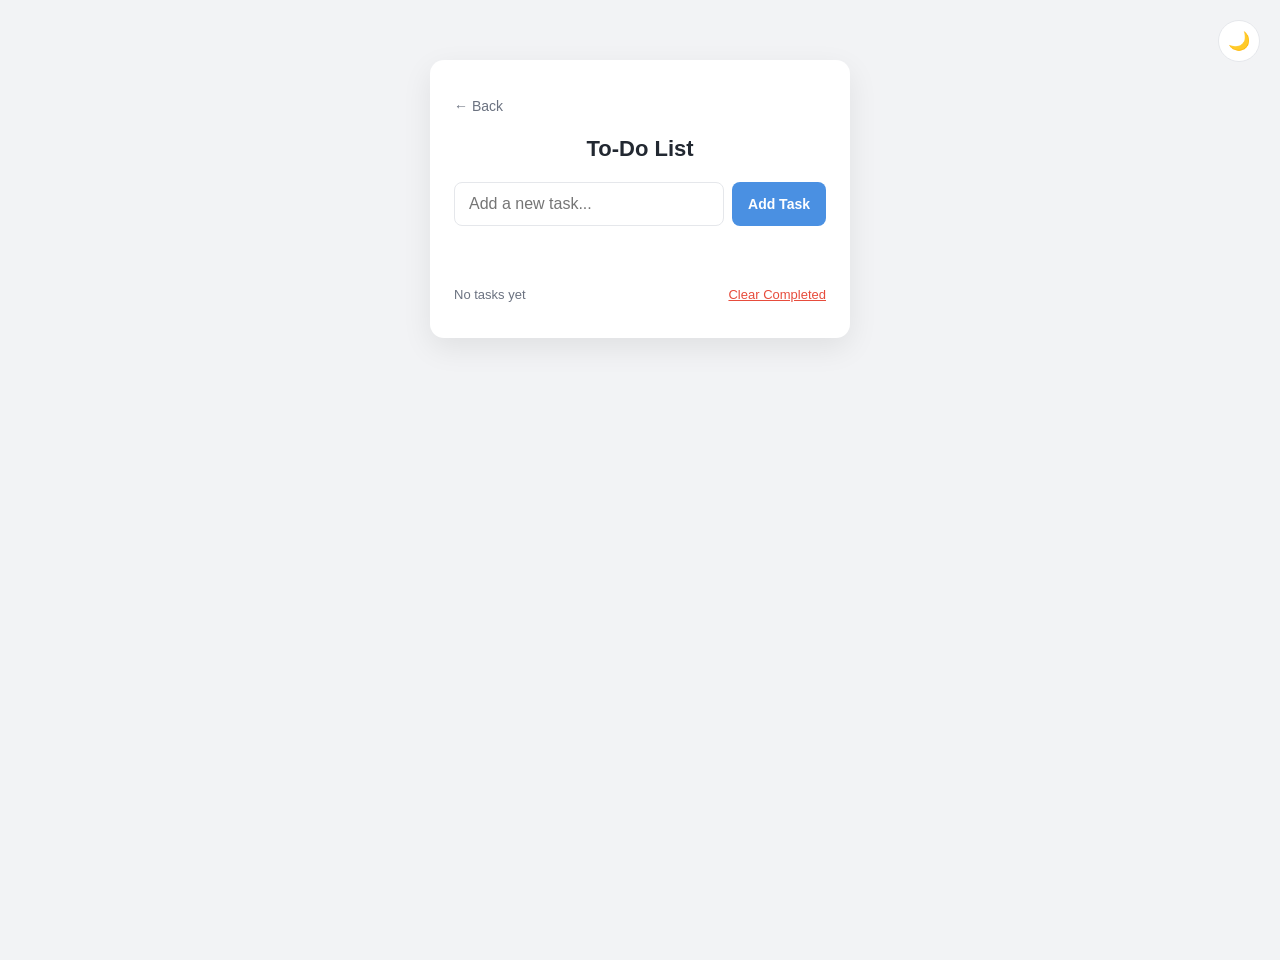
==== index.html @ 499bd458 "Rename todo.html to index.html" ====
<!DOCTYPE html>
<html lang="en">
<head>
  <meta charset="UTF-8" />
  <meta name="viewport" content="width=device-width, initial-scale=1.0, viewport-fit=cover" />
  <title>Daily Stack — Tasks</title>
  <link rel="stylesheet" href="style.css" />
</head>
<body>

  <button id="theme-toggle" class="theme-toggle" title="Toggle light/dark mode">🌙</button>

  <div id="loading-overlay" class="loading-overlay">
    <div class="spinner"></div>
  </div>

  <div class="app-card">
    <button id="back-btn" class="back-btn" title="Back to home">← Back</button>

    <h1>To-Do List</h1>

    <div class="input-row">
      <input type="text" id="task-input" placeholder="Add a new task..." />
      <button id="add-btn">Add Task</button>
    </div>

    <p id="error-msg" class="error-msg"></p>

    <ul id="task-list"></ul>

    <div class="footer-row">
      <span id="task-counter">0 tasks remaining</span>
      <button id="clear-completed-btn">Clear Completed</button>
    </div>
  </div>

  <div id="completion-screen" class="completion-screen hidden">
    <div class="completion-card">
      <div class="completion-emoji">🎉</div>
      <h2>All tasks completed!</h2>
      <p>Nice work — you cleared your whole list.</p>
      <div class="completion-actions">
        <button id="continue-btn" class="primary-btn">Continue</button>
        <button id="start-over-btn" class="secondary-btn">Start Over</button>
      </div>
    </div>
  </div>

  <script src="script.js"></script>
</body>
</html>
---- style.css ----
* {
  margin: 0;
  padding: 0;
  box-sizing: border-box;
}

/* ---------- Theme variables ---------- */
:root {
  --bg: #f2f3f5;
  --card-bg: #ffffff;
  --ink: #222831;
  --muted: #6b7280;
  --line: #e5e7eb;
  --accent: #4a90e2;
  --accent-hover: #3a7bc8;
  --danger: #e74c3c;
  --shadow: rgba(0, 0, 0, 0.08);
}

[data-theme="dark"] {
  --bg: #14161a;
  --card-bg: #1e2126;
  --ink: #eceff1;
  --muted: #9aa0a6;
  --line: #2e3238;
  --accent: #5aa0f2;
  --accent-hover: #6fb0ff;
  --danger: #ff6b5c;
  --shadow: rgba(0, 0, 0, 0.4);
}

html {
  font-size: clamp(15px, 1.5vw, 17px);
}

body {
  min-height: 100vh;
  min-height: 100dvh;
  background: var(--bg);
  color: var(--ink);
  font-family: 'Segoe UI', Arial, sans-serif;
  transition: background 0.3s ease, color 0.3s ease;
  -webkit-text-size-adjust: 100%;
}

/* ---------- Theme toggle button ---------- */
.theme-toggle {
  position: fixed;
  top: clamp(12px, 3vw, 20px);
  right: clamp(12px, 3vw, 20px);
  width: 42px;
  height: 42px;
  border-radius: 50%;
  border: 1px solid var(--line);
  background: var(--card-bg);
  font-size: 18px;
  cursor: pointer;
  z-index: 20;
}

/* ---------- Landing page ---------- */
.landing-wrap {
  min-height: 100vh;
  min-height: 100dvh;
  display: flex;
  flex-direction: column;
  align-items: center;
  justify-content: center;
  text-align: center;
  padding: 24px;
}

.landing-wrap h1 {
  font-size: clamp(28px, 6vw, 40px);
  margin-bottom: 12px;
}

.tagline {
  color: var(--muted);
  font-size: clamp(14px, 2.5vw, 16px);
  margin-bottom: 28px;
  max-width: 320px;
}

.primary-btn {
  padding: 14px 28px;
  border: none;
  border-radius: 10px;
  background: var(--accent);
  color: white;
  font-size: 16px;
  font-weight: 600;
  cursor: pointer;
  transition: background 0.2s ease;
  min-height: 48px;
}

.primary-btn:hover {
  background: var(--accent-hover);
}

.secondary-btn {
  padding: 14px 28px;
  border: 1px solid var(--line);
  border-radius: 10px;
  background: transparent;
  color: var(--ink);
  font-size: 15px;
  font-weight: 600;
  cursor: pointer;
  min-height: 48px;
}

/* ---------- Loading overlay ---------- */
.loading-overlay {
  position: fixed;
  inset: 0;
  background: var(--bg);
  display: flex;
  align-items: center;
  justify-content: center;
  z-index: 50;
  transition: opacity 0.3s ease;
}

.loading-overlay.hidden {
  opacity: 0;
  pointer-events: none;
}

.spinner {
  width: 42px;
  height: 42px;
  border: 4px solid var(--line);
  border-top-color: var(--accent);
  border-radius: 50%;
  animation: spin 0.8s linear infinite;
}

@keyframes spin {
  to { transform: rotate(360deg); }
}

/* ---------- To-do app card ---------- */
.app-card {
  width: 100%;
  max-width: 420px;
  margin: clamp(24px, 6vw, 60px) auto;
  background: var(--card-bg);
  border-radius: 14px;
  box-shadow: 0 10px 30px var(--shadow);
  padding: clamp(18px, 4vw, 28px) clamp(16px, 4vw, 24px);
  position: relative;
}

.back-btn {
  border: none;
  background: transparent;
  color: var(--muted);
  font-size: 14px;
  cursor: pointer;
  margin-bottom: 12px;
  min-height: 36px;
  padding: 4px 0;
}

.back-btn:hover {
  color: var(--accent);
}

.app-card h1 {
  font-size: clamp(19px, 4vw, 22px);
  margin-bottom: 20px;
  text-align: center;
}

.input-row {
  display: flex;
  gap: 8px;
  margin-bottom: 6px;
  flex-wrap: wrap;
}

#task-input {
  flex: 1;
  min-width: 0;
  padding: 12px 14px;
  border: 1px solid var(--line);
  border-radius: 8px;
  background: var(--card-bg);
  color: var(--ink);
  font-size: 16px;
  outline: none;
}

#task-input:focus {
  border-color: var(--accent);
}

#add-btn {
  padding: 12px 16px;
  border: none;
  border-radius: 8px;
  background: var(--accent);
  color: white;
  font-size: 14px;
  font-weight: 600;
  cursor: pointer;
  white-space: nowrap;
  min-height: 44px;
}

#add-btn:hover {
  background: var(--accent-hover);
}

.error-msg {
  color: var(--danger);
  font-size: 13px;
  min-height: 18px;
  margin-bottom: 10px;
}

#task-list {
  list-style: none;
  display: flex;
  flex-direction: column;
  gap: 8px;
  margin-top: 10px;
  max-height: 50vh;
  overflow-y: auto;
}

.task-item {
  display: flex;
  align-items: center;
  gap: 10px;
  padding: 10px 12px;
  border: 1px solid var(--line);
  border-radius: 8px;
}

.task-text {
  flex: 1;
  min-width: 0;
  font-size: 15px;
  word-break: break-word;
}

.task-item.completed .task-text {
  text-decoration: line-through;
  opacity: 0.55;
}

.task-item button {
  border: none;
  background: transparent;
  font-size: 16px;
  cursor: pointer;
  padding: 8px;
  border-radius: 6px;
  min-width: 36px;
  min-height: 36px;
}

.footer-row {
  display: flex;
  justify-content: space-between;
  align-items: center;
  margin-top: 18px;
  font-size: 13px;
  color: var(--muted);
  flex-wrap: wrap;
  gap: 8px;
}

#clear-completed-btn {
  border: none;
  background: transparent;
  color: var(--danger);
  font-size: 13px;
  cursor: pointer;
  text-decoration: underline;
  min-height: 32px;
}

/* ---------- Completion screen ---------- */
.completion-screen {
  position: fixed;
  inset: 0;
  background: rgba(0, 0, 0, 0.5);
  display: flex;
  align-items: center;
  justify-content: center;
  z-index: 40;
  transition: opacity 0.25s ease;
  padding: 16px;
}

.completion-screen.hidden {
  opacity: 0;
  pointer-events: none;
}

.completion-card {
  background: var(--card-bg);
  border-radius: 14px;
  padding: clamp(24px, 6vw, 36px) clamp(20px, 5vw, 28px);
  text-align: center;
  width: 100%;
  max-width: 320px;
  box-shadow: 0 10px 30px var(--shadow);
}

.completion-emoji {
  font-size: 40px;
  margin-bottom: 8px;
}

.completion-card h2 {
  font-size: clamp(18px, 4vw, 20px);
  margin-bottom: 6px;
}

.completion-card p {
  color: var(--muted);
  font-size: 14px;
  margin-bottom: 20px;
}

.completion-actions {
  display: flex;
  gap: 10px;
  flex-wrap: wrap;
}

.completion-actions button {
  flex: 1;
  min-width: 120px;
}

/* =========================================================
   BREAKPOINTS
   Phones:   up to 480px
   Tablets:  481px – 900px
   Laptops+: 901px and above
   ========================================================= */

@media (min-width: 481px) and (max-width: 900px) {
  .app-card {
    max-width: 480px;
  }
}

@media (max-width: 480px) {
  body {
    padding-bottom: env(safe-area-inset-bottom);
  }

  .app-card {
    margin: 20px 12px;
    max-width: 100%;
  }

  .input-row {
    flex-direction: column;
  }

  #add-btn {
    width: 100%;
  }

  .footer-row {
    flex-direction: column;
    align-items: flex-start;
  }

  #clear-completed-btn {
    align-self: flex-end;
  }

  .theme-toggle {
    width: 38px;
    height: 38px;
    font-size: 16px;
  }
}

@media (max-width: 340px) {
  .app-card {
    padding: 16px 12px;
  }

  #add-btn {
    padding: 12px;
  }
}

@media (min-width: 1400px) {
  .app-card {
    max-width: 460px;
  }
}
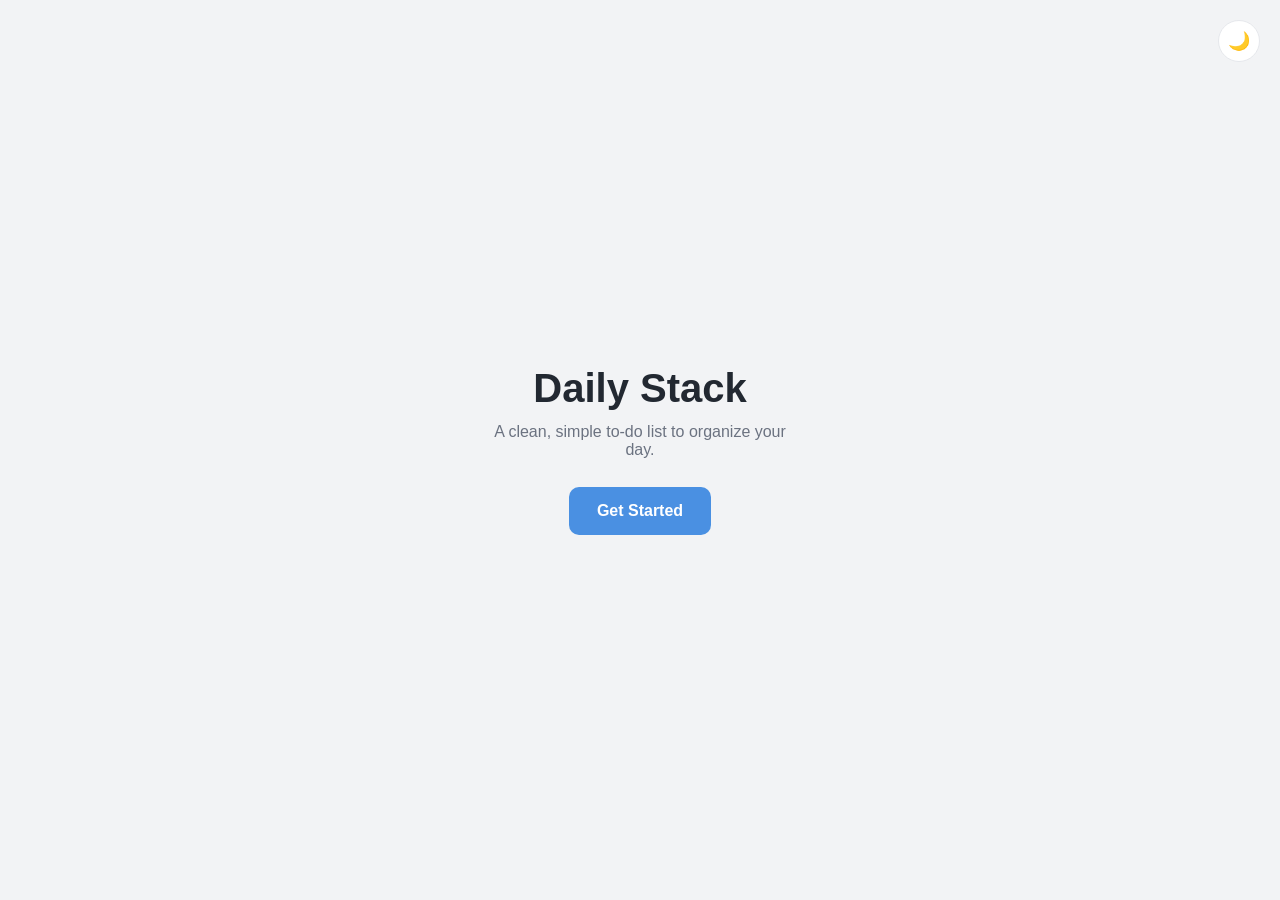
==== commit 170782ff: "Rename landing.html to index.html" ====
--- a/index.html
+++ b/index.html
@@ -3,47 +3,21 @@
 <head>
   <meta charset="UTF-8" />
   <meta name="viewport" content="width=device-width, initial-scale=1.0, viewport-fit=cover" />
-  <title>Daily Stack — Tasks</title>
+  <title>Daily Stack — To-Do</title>
   <link rel="stylesheet" href="style.css" />
 </head>
 <body>
 
   <button id="theme-toggle" class="theme-toggle" title="Toggle light/dark mode">🌙</button>
 
-  <div id="loading-overlay" class="loading-overlay">
-    <div class="spinner"></div>
+  <div class="landing-wrap">
+    <h1>Daily Stack</h1>
+    <p class="tagline">A clean, simple to-do list to organize your day.</p>
+    <button id="get-started-btn" class="primary-btn">Get Started</button>
   </div>
 
-  <div class="app-card">
-    <button id="back-btn" class="back-btn" title="Back to home">← Back</button>
-
-    <h1>To-Do List</h1>
-
-    <div class="input-row">
-      <input type="text" id="task-input" placeholder="Add a new task..." />
-      <button id="add-btn">Add Task</button>
-    </div>
-
-    <p id="error-msg" class="error-msg"></p>
-
-    <ul id="task-list"></ul>
-
-    <div class="footer-row">
-      <span id="task-counter">0 tasks remaining</span>
-      <button id="clear-completed-btn">Clear Completed</button>
-    </div>
-  </div>
-
-  <div id="completion-screen" class="completion-screen hidden">
-    <div class="completion-card">
-      <div class="completion-emoji">🎉</div>
-      <h2>All tasks completed!</h2>
-      <p>Nice work — you cleared your whole list.</p>
-      <div class="completion-actions">
-        <button id="continue-btn" class="primary-btn">Continue</button>
-        <button id="start-over-btn" class="secondary-btn">Start Over</button>
-      </div>
-    </div>
+  <div id="loading-overlay" class="loading-overlay hidden">
+    <div class="spinner"></div>
   </div>
 
   <script src="script.js"></script>
